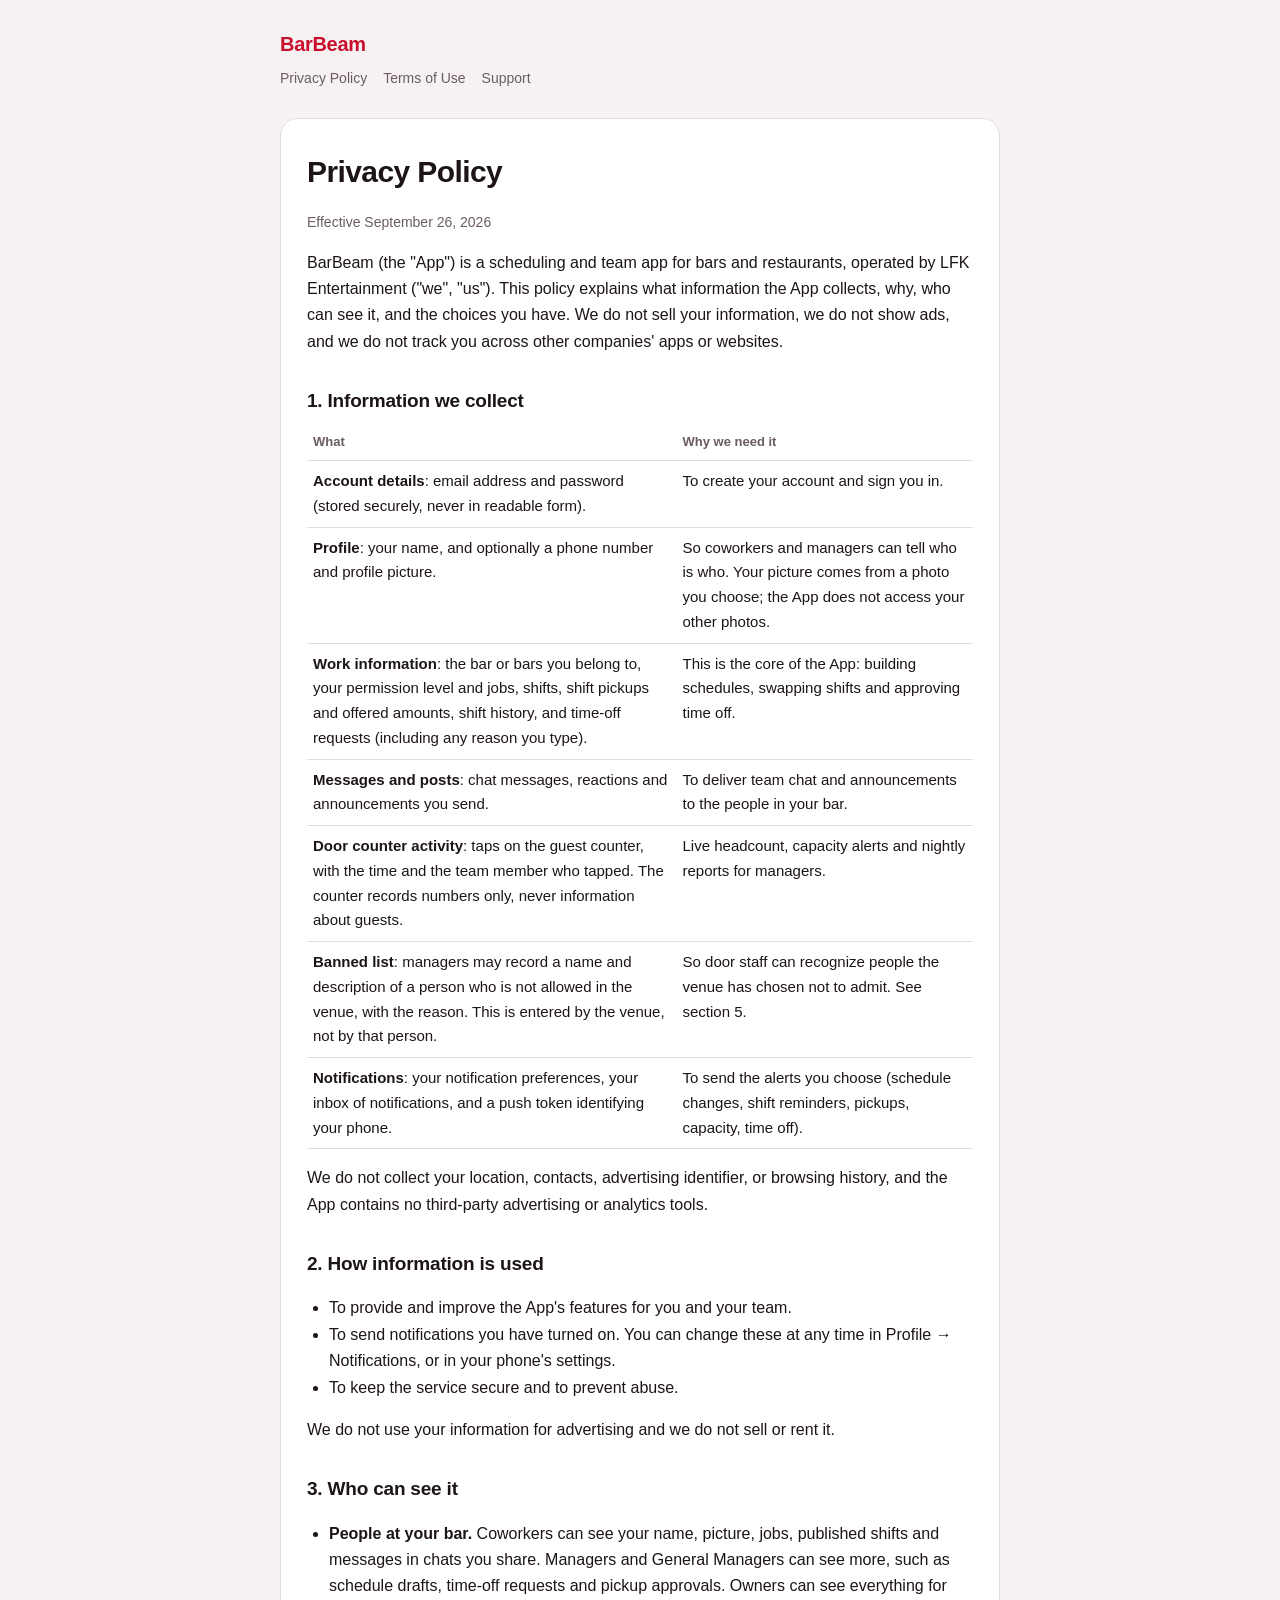
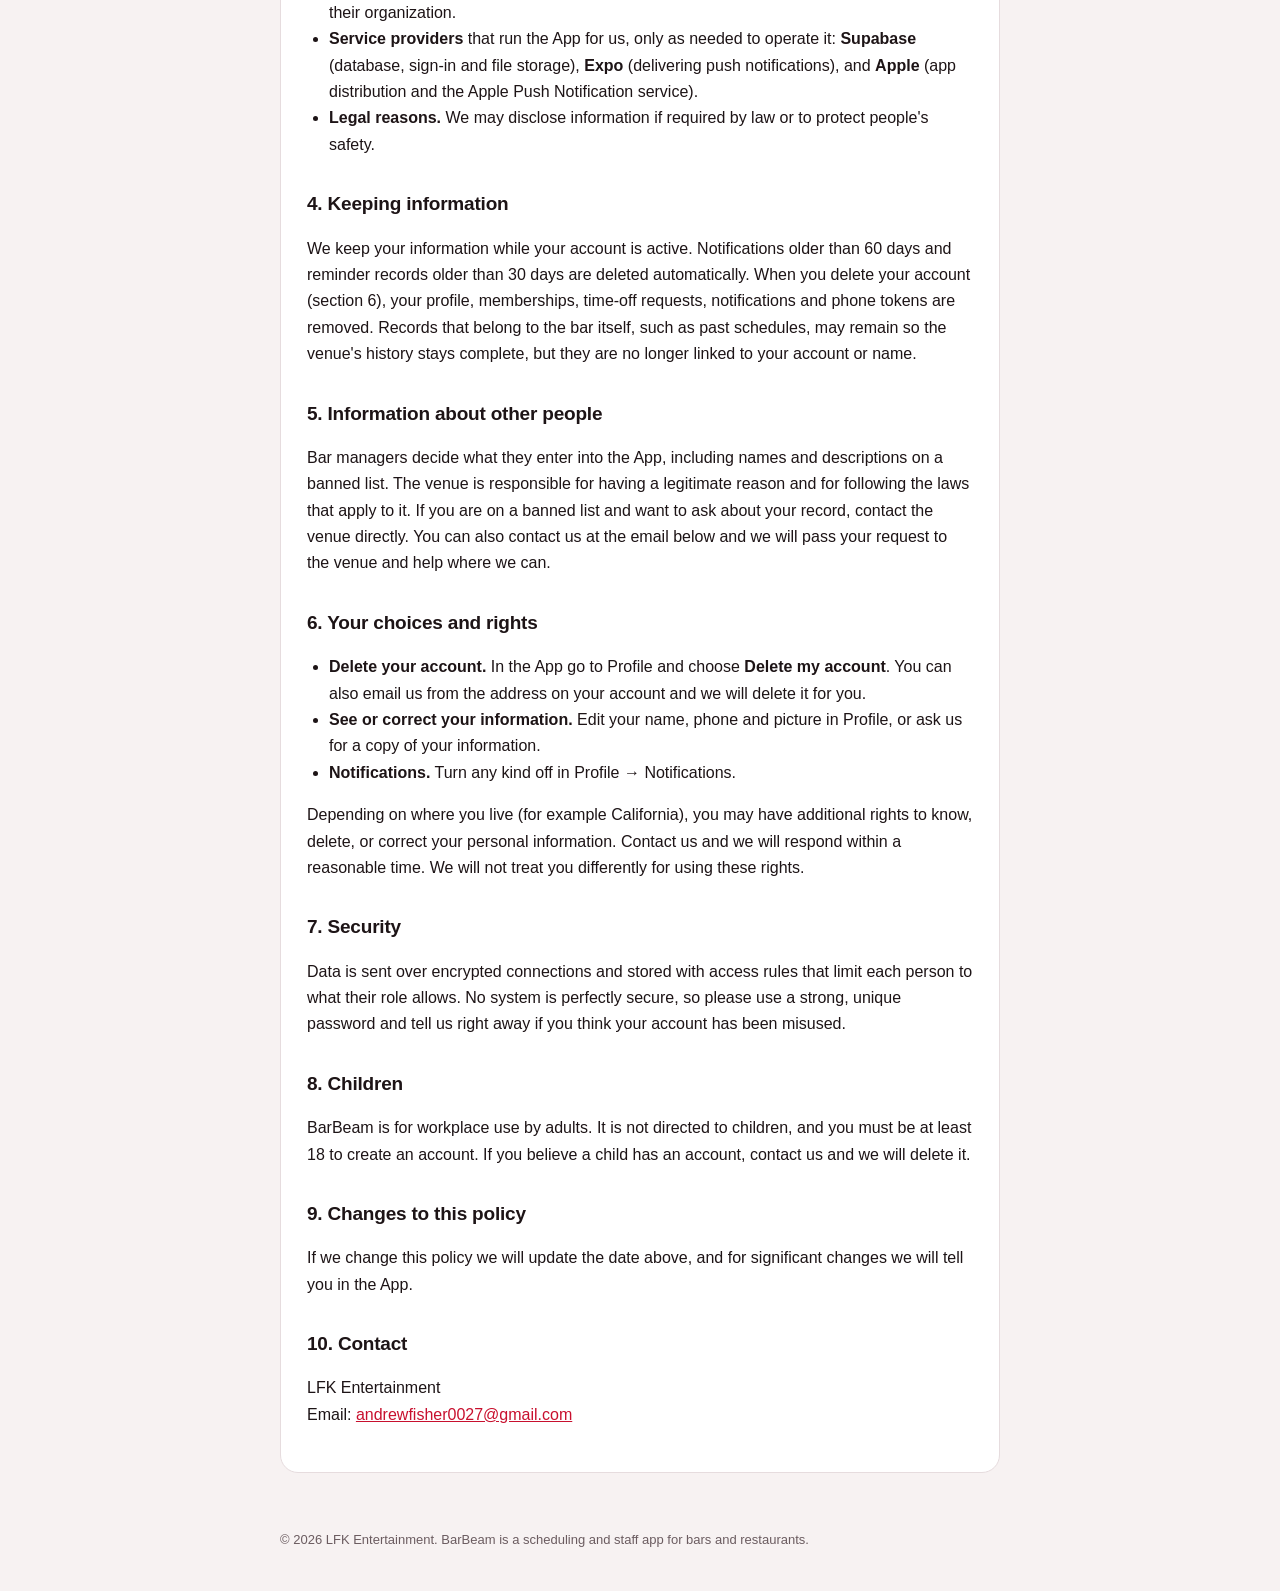
==== privacy.html @ 4a8561eb "Add BarBeam privacy policy, terms of use and support pages Co-Authored-By: Claude Sonnet 5 <noreply@" ====
<!doctype html>
<html lang="en"><head><meta charset="utf-8"><meta name="viewport" content="width=device-width,initial-scale=1">
<title>Privacy Policy · BarBeam</title><meta name="description" content="How BarBeam collects, uses and protects information."><link rel="stylesheet" href="style.css"></head>
<body><header><a class="brand" href="index.html">BarBeam</a>
<nav><a href="privacy.html">Privacy Policy</a><a href="terms.html">Terms of Use</a><a href="support.html">Support</a></nav></header><main><article>

<h1>Privacy Policy</h1>
<p class="muted">Effective September 26, 2026</p>

<p>BarBeam (the "App") is a scheduling and team app for bars and restaurants, operated by LFK Entertainment ("we", "us"). This policy explains what information the App collects, why, who can see it, and the choices you have. We do not sell your information, we do not show ads, and we do not track you across other companies' apps or websites.</p>

<h2>1. Information we collect</h2>
<table>
<tr><th>What</th><th>Why we need it</th></tr>
<tr><td><b>Account details</b>: email address and password (stored securely, never in readable form).</td><td>To create your account and sign you in.</td></tr>
<tr><td><b>Profile</b>: your name, and optionally a phone number and profile picture.</td><td>So coworkers and managers can tell who is who. Your picture comes from a photo you choose; the App does not access your other photos.</td></tr>
<tr><td><b>Work information</b>: the bar or bars you belong to, your permission level and jobs, shifts, shift pickups and offered amounts, shift history, and time-off requests (including any reason you type).</td><td>This is the core of the App: building schedules, swapping shifts and approving time off.</td></tr>
<tr><td><b>Messages and posts</b>: chat messages, reactions and announcements you send.</td><td>To deliver team chat and announcements to the people in your bar.</td></tr>
<tr><td><b>Door counter activity</b>: taps on the guest counter, with the time and the team member who tapped. The counter records numbers only, never information about guests.</td><td>Live headcount, capacity alerts and nightly reports for managers.</td></tr>
<tr><td><b>Banned list</b>: managers may record a name and description of a person who is not allowed in the venue, with the reason. This is entered by the venue, not by that person.</td><td>So door staff can recognize people the venue has chosen not to admit. See section 5.</td></tr>
<tr><td><b>Notifications</b>: your notification preferences, your inbox of notifications, and a push token identifying your phone.</td><td>To send the alerts you choose (schedule changes, shift reminders, pickups, capacity, time off).</td></tr>
</table>
<p>We do not collect your location, contacts, advertising identifier, or browsing history, and the App contains no third-party advertising or analytics tools.</p>

<h2>2. How information is used</h2>
<ul>
<li>To provide and improve the App's features for you and your team.</li>
<li>To send notifications you have turned on. You can change these at any time in Profile &rarr; Notifications, or in your phone's settings.</li>
<li>To keep the service secure and to prevent abuse.</li>
</ul>
<p>We do not use your information for advertising and we do not sell or rent it.</p>

<h2>3. Who can see it</h2>
<ul>
<li><b>People at your bar.</b> Coworkers can see your name, picture, jobs, published shifts and messages in chats you share. Managers and General Managers can see more, such as schedule drafts, time-off requests and pickup approvals. Owners can see everything for their organization.</li>
<li><b>Service providers</b> that run the App for us, only as needed to operate it: <b>Supabase</b> (database, sign-in and file storage), <b>Expo</b> (delivering push notifications), and <b>Apple</b> (app distribution and the Apple Push Notification service).</li>
<li><b>Legal reasons.</b> We may disclose information if required by law or to protect people's safety.</li>
</ul>

<h2>4. Keeping information</h2>
<p>We keep your information while your account is active. Notifications older than 60 days and reminder records older than 30 days are deleted automatically. When you delete your account (section 6), your profile, memberships, time-off requests, notifications and phone tokens are removed. Records that belong to the bar itself, such as past schedules, may remain so the venue's history stays complete, but they are no longer linked to your account or name.</p>

<h2>5. Information about other people</h2>
<p>Bar managers decide what they enter into the App, including names and descriptions on a banned list. The venue is responsible for having a legitimate reason and for following the laws that apply to it. If you are on a banned list and want to ask about your record, contact the venue directly. You can also contact us at the email below and we will pass your request to the venue and help where we can.</p>

<h2>6. Your choices and rights</h2>
<ul>
<li><b>Delete your account.</b> In the App go to Profile and choose <b>Delete my account</b>. You can also email us from the address on your account and we will delete it for you.</li>
<li><b>See or correct your information.</b> Edit your name, phone and picture in Profile, or ask us for a copy of your information.</li>
<li><b>Notifications.</b> Turn any kind off in Profile &rarr; Notifications.</li>
</ul>
<p>Depending on where you live (for example California), you may have additional rights to know, delete, or correct your personal information. Contact us and we will respond within a reasonable time. We will not treat you differently for using these rights.</p>

<h2>7. Security</h2>
<p>Data is sent over encrypted connections and stored with access rules that limit each person to what their role allows. No system is perfectly secure, so please use a strong, unique password and tell us right away if you think your account has been misused.</p>

<h2>8. Children</h2>
<p>BarBeam is for workplace use by adults. It is not directed to children, and you must be at least 18 to create an account. If you believe a child has an account, contact us and we will delete it.</p>

<h2>9. Changes to this policy</h2>
<p>If we change this policy we will update the date above, and for significant changes we will tell you in the App.</p>

<h2>10. Contact</h2>
<p>LFK Entertainment<br>Email: <a href="mailto:andrewfisher0027@gmail.com">andrewfisher0027@gmail.com</a></p>
</article></main><footer>&copy; 2026 LFK Entertainment. BarBeam is a scheduling and staff app for bars and restaurants.</footer></body></html>
---- style.css ----
:root{--bg:#f7f2f2;--card:#fff;--text:#1d1416;--muted:#6b5c60;--accent:#c8102e;--line:#e6dcde}
@media (prefers-color-scheme:dark){:root{--bg:#160c0e;--card:#211316;--text:#f4eaec;--muted:#b7a5aa;--accent:#ff4d66;--line:#3a2529}}
*{box-sizing:border-box}
body{margin:0;background:var(--bg);color:var(--text);font:16px/1.65 -apple-system,BlinkMacSystemFont,"Segoe UI",Roboto,Helvetica,Arial,sans-serif}
header{padding:28px 20px 8px;max-width:760px;margin:0 auto}
header a.brand{color:var(--accent);font-weight:800;font-size:20px;letter-spacing:-.3px;text-decoration:none}
nav{margin-top:6px;font-size:14px}
nav a{color:var(--muted);margin-right:16px;text-decoration:none}
nav a:hover{color:var(--accent)}
main{max-width:760px;margin:12px auto 48px;padding:8px 20px}
article{background:var(--card);border:1px solid var(--line);border-radius:18px;padding:28px 26px}
h1{font-size:30px;letter-spacing:-.6px;margin:0 0 4px}
h2{font-size:19px;margin:30px 0 6px;letter-spacing:-.2px}
p,li{color:var(--text)}
.muted{color:var(--muted);font-size:14px}
ul{padding-left:22px}
a{color:var(--accent)}
footer{max-width:760px;margin:0 auto 40px;padding:0 20px;color:var(--muted);font-size:13px}
table{border-collapse:collapse;width:100%;font-size:15px}
td,th{border-bottom:1px solid var(--line);padding:8px 6px;text-align:left;vertical-align:top}
th{color:var(--muted);font-weight:600;font-size:13px}
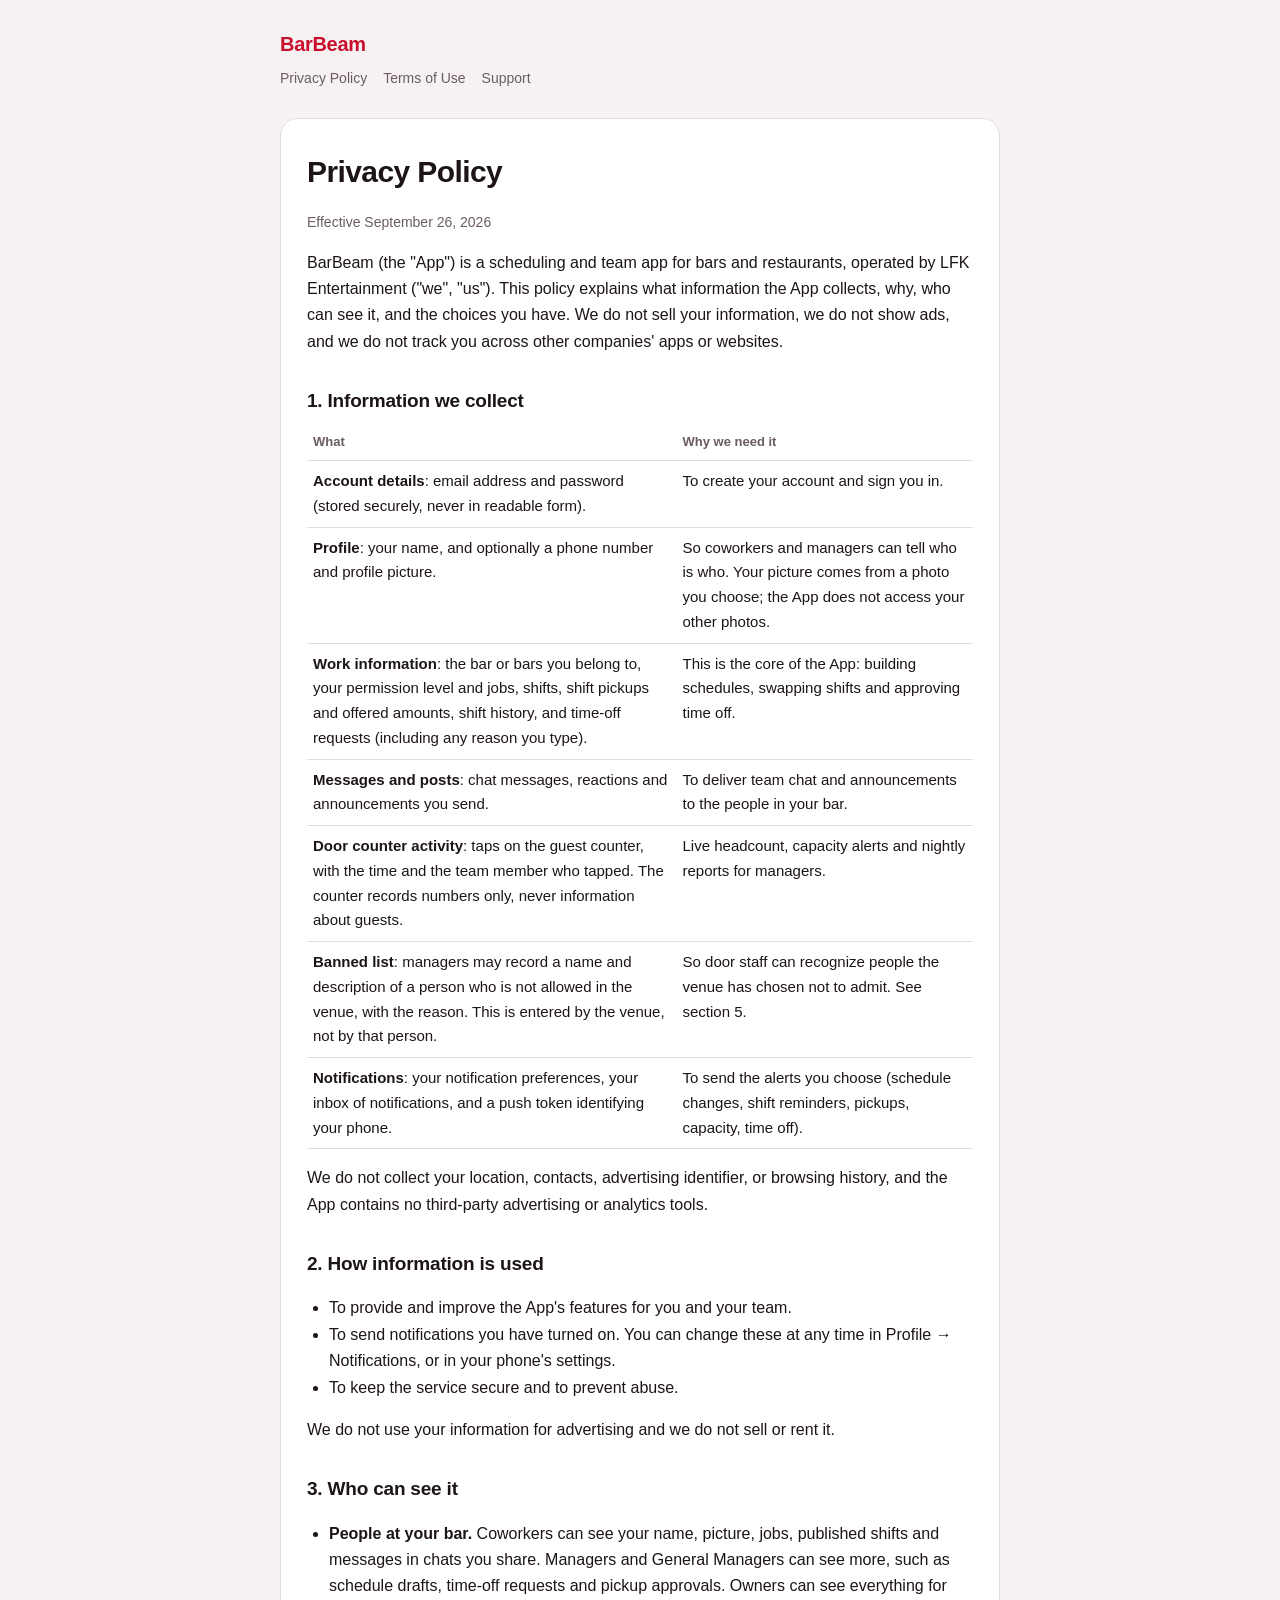
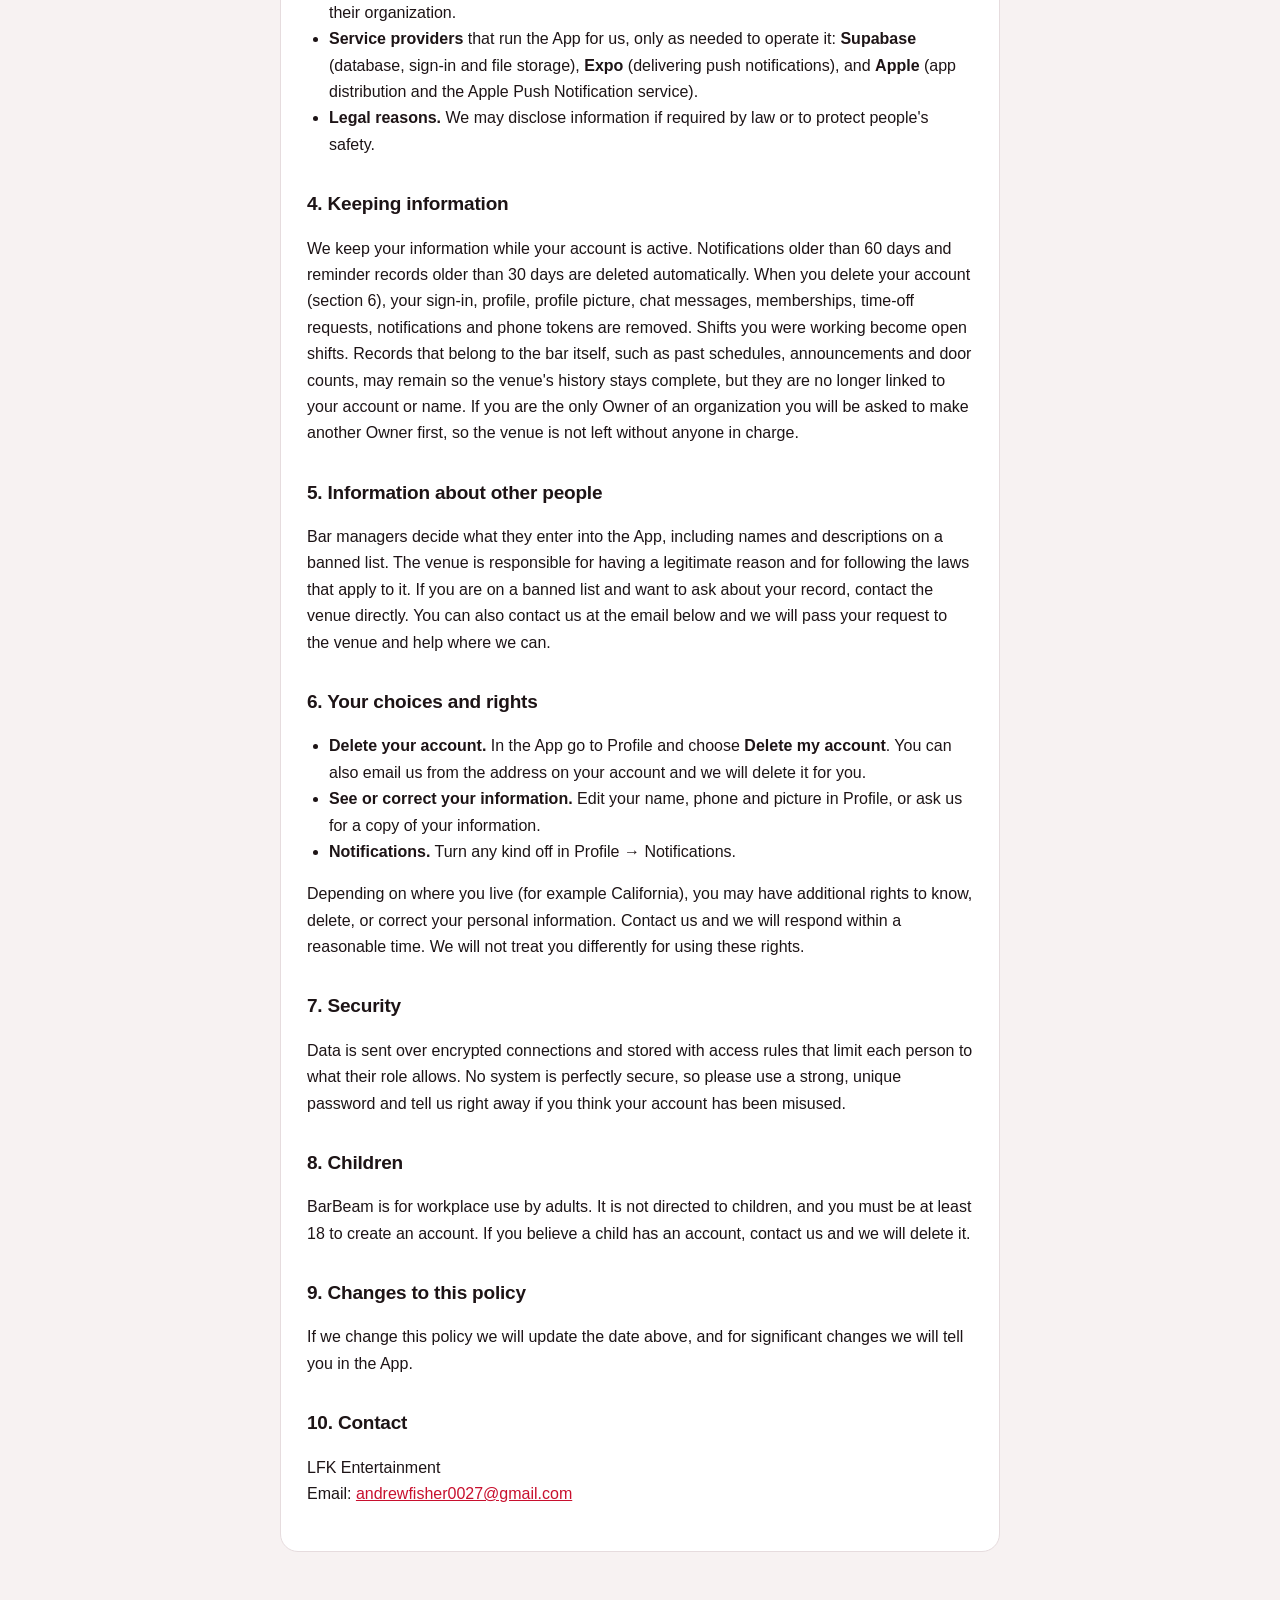
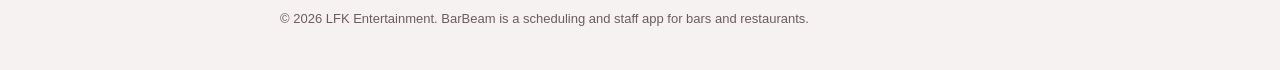
==== commit e75c5f4d: "Privacy policy: describe exactly what account deletion removes Co-Authored-By: Claude Sonnet 5 <nore" ====
--- a/privacy.html
+++ b/privacy.html
@@ -38,7 +38,7 @@
 </ul>
 
 <h2>4. Keeping information</h2>
-<p>We keep your information while your account is active. Notifications older than 60 days and reminder records older than 30 days are deleted automatically. When you delete your account (section 6), your profile, memberships, time-off requests, notifications and phone tokens are removed. Records that belong to the bar itself, such as past schedules, may remain so the venue's history stays complete, but they are no longer linked to your account or name.</p>
+<p>We keep your information while your account is active. Notifications older than 60 days and reminder records older than 30 days are deleted automatically. When you delete your account (section 6), your sign-in, profile, profile picture, chat messages, memberships, time-off requests, notifications and phone tokens are removed. Shifts you were working become open shifts. Records that belong to the bar itself, such as past schedules, announcements and door counts, may remain so the venue's history stays complete, but they are no longer linked to your account or name. If you are the only Owner of an organization you will be asked to make another Owner first, so the venue is not left without anyone in charge.</p>
 
 <h2>5. Information about other people</h2>
 <p>Bar managers decide what they enter into the App, including names and descriptions on a banned list. The venue is responsible for having a legitimate reason and for following the laws that apply to it. If you are on a banned list and want to ask about your record, contact the venue directly. You can also contact us at the email below and we will pass your request to the venue and help where we can.</p>
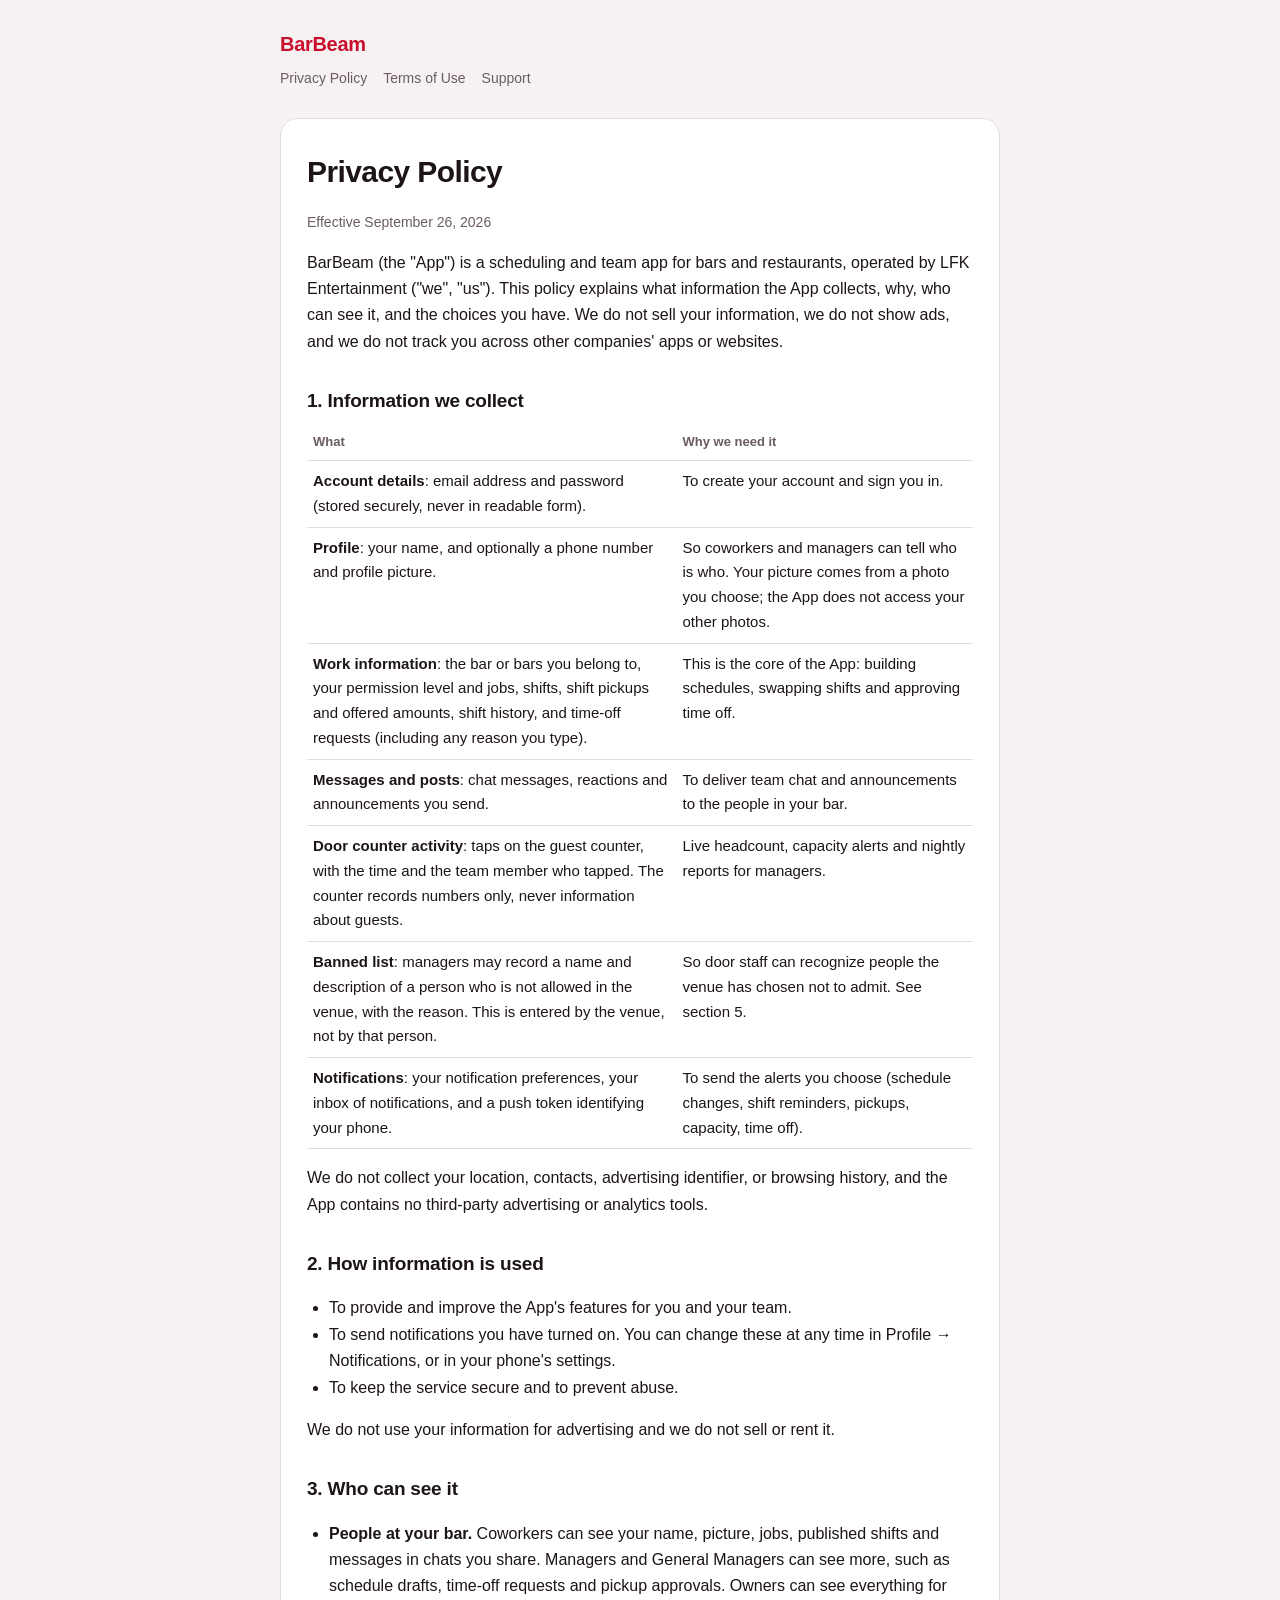
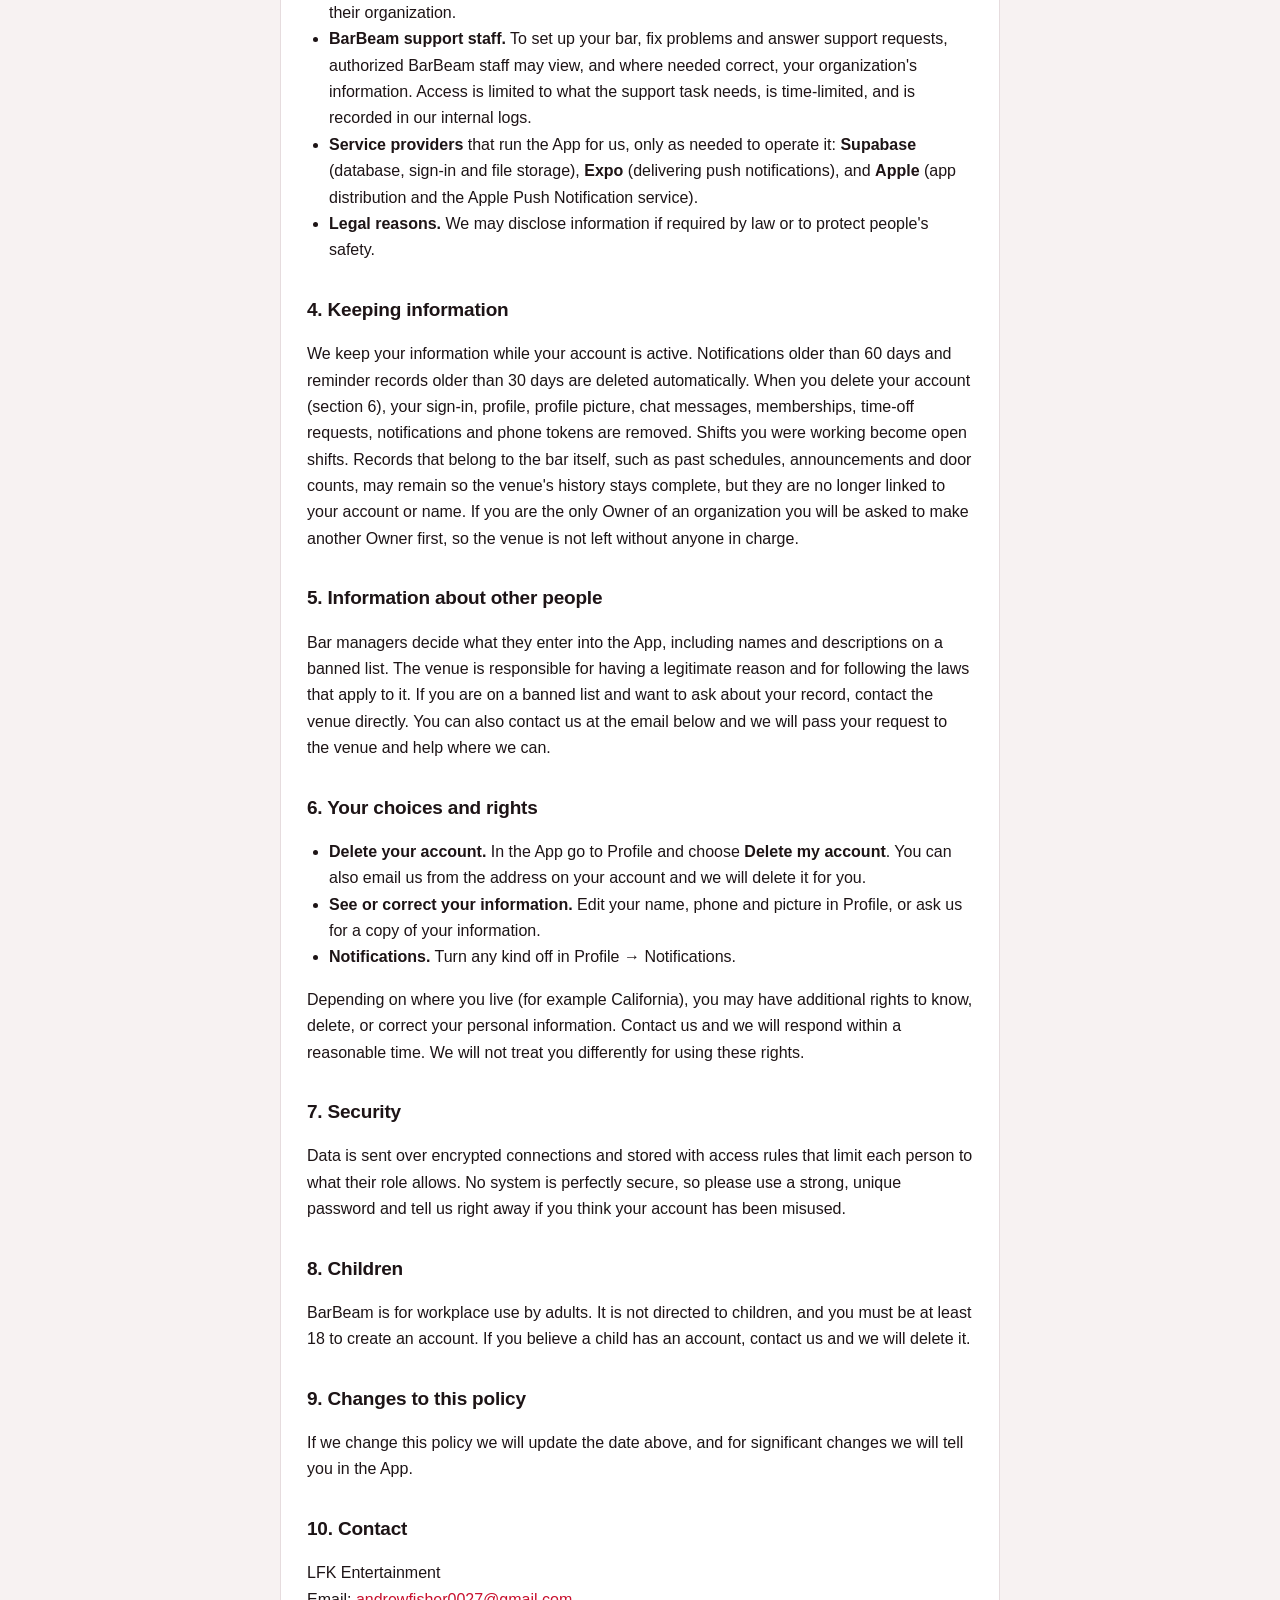
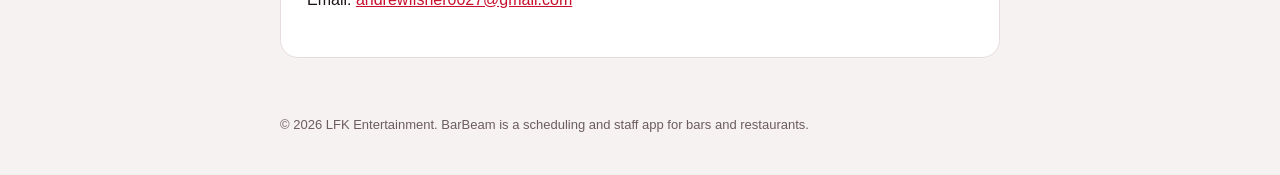
==== commit daeeedcb: "Disclose support staff access" ====
--- a/privacy.html
+++ b/privacy.html
@@ -33,6 +33,7 @@
 <h2>3. Who can see it</h2>
 <ul>
 <li><b>People at your bar.</b> Coworkers can see your name, picture, jobs, published shifts and messages in chats you share. Managers and General Managers can see more, such as schedule drafts, time-off requests and pickup approvals. Owners can see everything for their organization.</li>
+<li><b>BarBeam support staff.</b> To set up your bar, fix problems and answer support requests, authorized BarBeam staff may view, and where needed correct, your organization's information. Access is limited to what the support task needs, is time-limited, and is recorded in our internal logs.</li>
 <li><b>Service providers</b> that run the App for us, only as needed to operate it: <b>Supabase</b> (database, sign-in and file storage), <b>Expo</b> (delivering push notifications), and <b>Apple</b> (app distribution and the Apple Push Notification service).</li>
 <li><b>Legal reasons.</b> We may disclose information if required by law or to protect people's safety.</li>
 </ul>
